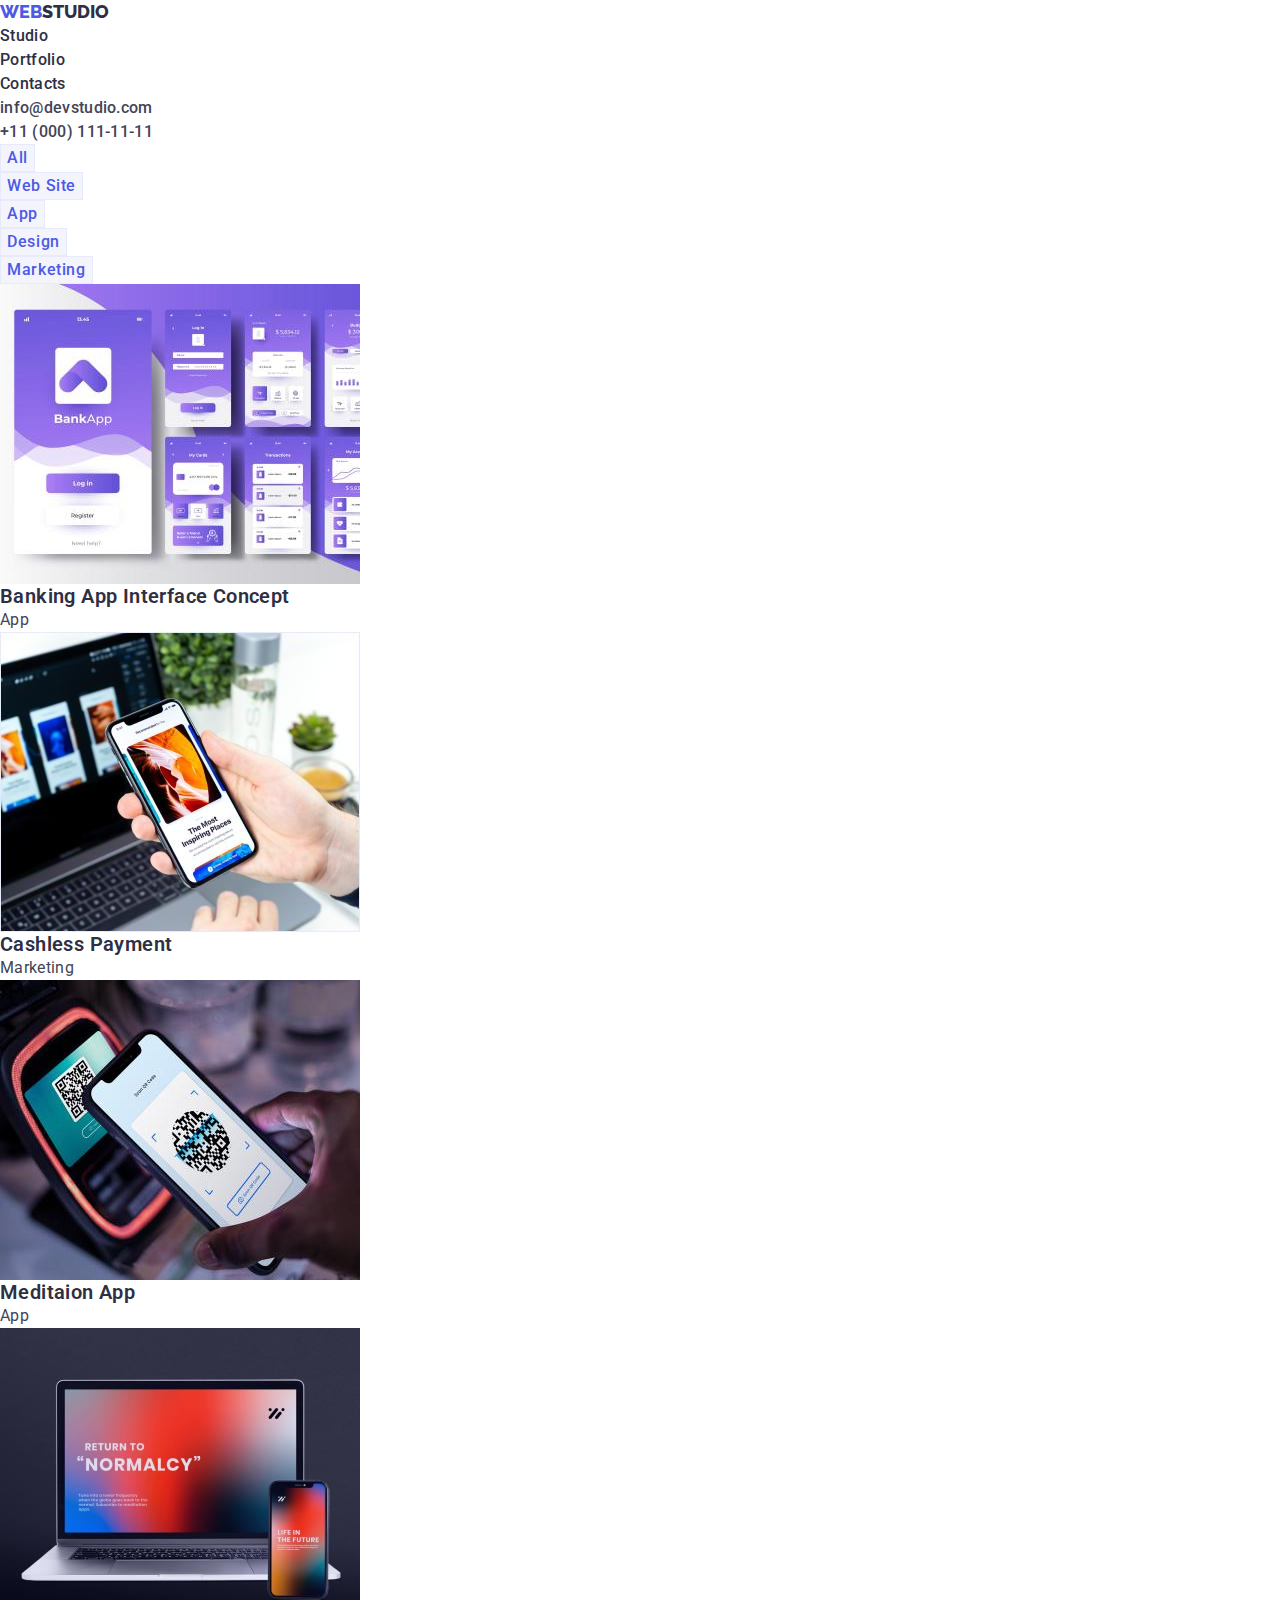
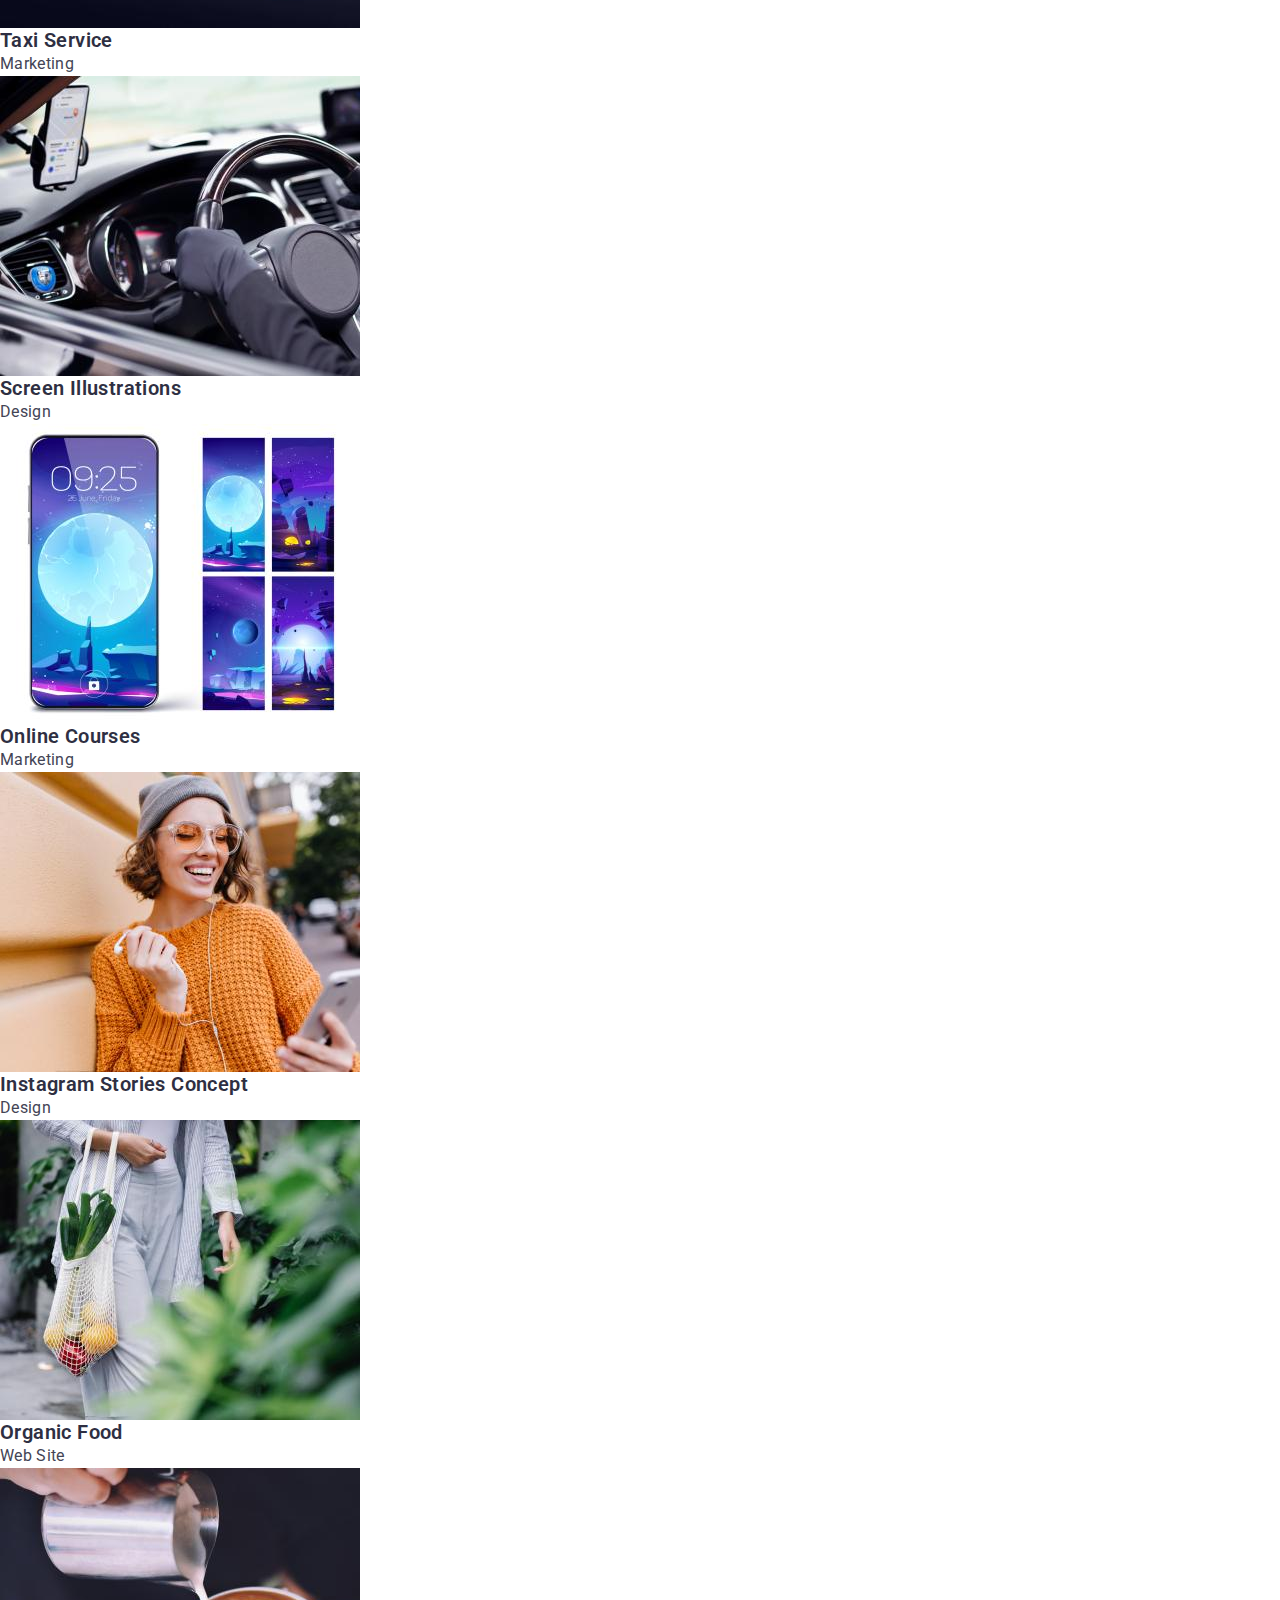
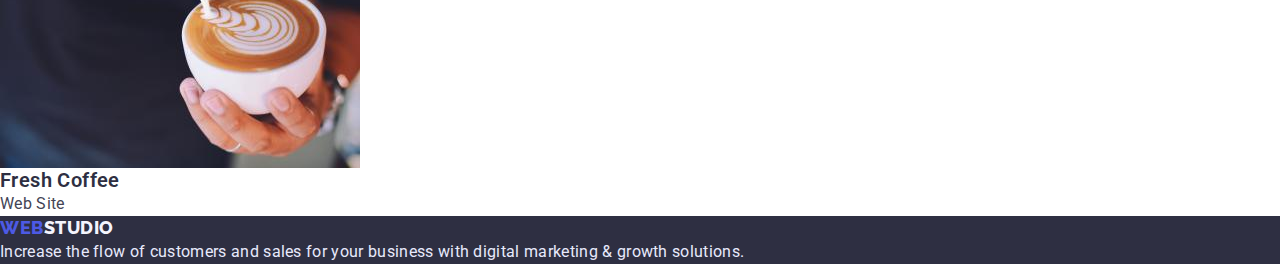
==== portfolio.html @ 3c1d19a1 "Modern-normalize, скидання стилів!" ====
<!DOCTYPE html>
<html lang="en">
<head>
    <meta charset="UTF-8">
    <meta http-equiv="X-UA-Compatible" content="IE=edge">
    <meta name="viewport" content="width=device-width, initial-scale=1.0">
    <link rel="preconnect" href="https://fonts.googleapis.com">
    <link rel="preconnect" href="https://fonts.gstatic.com" crossorigin>
    <link href="https://fonts.googleapis.com/css2?family=Raleway:wght@800&family=Roboto:wght@400;500;700;900&display=swap" rel="stylesheet">
    <link rel="stylesheet" href="https://cdn.jsdelivr.net/npm/modern-normalize@1.1.0/modern-normalize.min.css">
    <title>Portfolio</title>
    <link rel="stylesheet" href="./css/styles.css">
</head>
<body>
    <header>
        <nav>
        <!--Шапка сторінки-->
        <!-- Логотип -->
            <a class="logo-header" href="index.html"><span class="logo-header-accent">web</span>studio</a>
            <!--Навігація на інші сторінки-->
            <ul class="nav-menu">
                <li><a class="menu" href="index.html">Studio</a></li>
                <li><a class="menu" href="portfolio.html">Portfolio</a></li>
                <li><a class="menu" href="">Contacts</a></li>
            </ul>
        </nav>

        <!--Контакти-->
        <ul class="contacts">
            <li>
                <a class="contact" href="mailto:info@devstudio.com">info@devstudio.com</a>
            </li>
            <li>
                <a class="contact" href="tel:+110001111111">+11 (000) 111-11-11</a>
            </li>
        </ul>
        
    </header>
    <main class="main">
        <!--Портфоліо-->
       <section>
        <h1 class="hidden">portfolio</h1>
        <!--Навігаційні кнопки-->
        <ul class="button-body">
            <li><button class="button-filter">All</button></li>
            <li><button class="button-filter">Web Site</button></li>
            <li><button class="button-filter">App</button></li>
            <li><button class="button-filter">Design</button></li>
            <li><button class="button-filter">Marketing</button></li>
        </ul>
        <ul class="portfolio-box">
            <li class="portfolio-body">
                <a href=""><img src="images/img0.jpg" alt="project card" width="360">
                <h3 class="portfolio-title">Banking App Interface Concept</h3>
                <p class="portfolio-text">App</p></a> 
            </li>
            <li class="portfolio-body">
                <a href=""><img src="images/img(1).jpg" alt="project card" width="360">
                <h3 class="portfolio-title">Cashless Payment</h3>
                <p class="portfolio-text">Marketing</p></a> 
            </li>
            <li class="portfolio-body">
                <a href=""><img src="images/img(2).jpg" alt="project card" width="360">
                <h3 class="portfolio-title">Meditaion App</h3>
                <p class="portfolio-text">App</p></a>
            </li>
            <li class="portfolio-body">
                <a href=""><img src="images/img(3).jpg" alt="project card" width="360">
                <h3 class="portfolio-title">Taxi Service</h3>
                <p class="portfolio-text">Marketing</p></a>
            </li>
            <li class="portfolio-body">
                <a href=""><img src="images/img(4).jpg" alt="project card" width="360">
                <h3 class="portfolio-title">Screen Illustrations</h3>
                <p class="portfolio-text">Design</p></a>
            </li>
            <li class="portfolio-body">
                <a href=""><img src="images/img(5).jpg" alt="project card" width="360">
                <h3 class="portfolio-title">Online Courses</h3>
                <p class="portfolio-text">Marketing</p></a>
            </li>
            <li class="portfolio-body">
                <a href=""><img src="images/img(6).jpg" alt="project card" width="360">
                <h3 class="portfolio-title">Instagram Stories Concept</h3>
                <p class="portfolio-text">Design</p></a>
            </li>
            <li class="portfolio-body">
                <a href=""><img src="images/img(7).jpg" alt="project card" width="360">
                <h3 class="portfolio-title">Organic Food</h3>
                <p class="portfolio-text">Web Site</p></a>
            </li>
            <li class="portfolio-body">
                <a href=""><img src="images/img(8).jpg" alt="project card" width="360">
                <h3 class="portfolio-title">Fresh Coffee</h3>
                <p class="portfolio-text">Web Site</p></a>
            </li>
        </ul>
    </section>
    </main>
    <!--Підвал сторінки-->
    <footer class="footer">
        <a class="logo-footer" href="index.html"><span class="logo-footer-accent">web</span>studio</a>
        <p class="footer-text">
        Increase the flow of customers and sales
        for your business with digital marketing & growth solutions.
        </p>
    </footer>
</body>
</html>
---- css/styles.css ----
:root {
    --primary-brand-color: #4D5AE5;
    --dark-color: #2E2F42;
    --success-color: #31D0AA;
    --body-text-color: #434455;
    --subtle-text-color: #8E8F99;
    --accent-color: #E7E9FC;
    --light-color: #F4F4FD;
    --white-color: #FFFFFF;
    --blue-button: #404BBF;
}
h1,h2,h3,h4,p {
    margin-top: 0;
    margin-bottom: 0;
}

ul,li {
    margin-top: 0;
    margin-bottom: 0;
    padding-left: 0;

}img {
    display: block;
}

button {
    cursor: pointer;
}

body {
    font-family: 'Roboto', sans-serif;
    font-weight: 500;
    font-size: 14px;
    color: var(--body-text-color);
}

a {
    text-decoration: none;
}

ul {
    list-style: none;
}

/*  */
/* Стилі-Хедер! */
.header {
    background: var(--white-color);
}

/* Логотип */
.logo-header {
    font-family: 'Raleway', sans-serif;
    font-weight: 800;
    font-size: 18px;
    line-height: 1.33;
    text-transform: uppercase;
    color: var(--dark-color);
}

.logo-header-accent {
    color: var(--primary-brand-color);
}

/* Навігація на інші сторінки */
.menu {
    font-weight: 500;
    font-size: 16px;
    line-height: 1.5;
    letter-spacing: 0.02em;
    color: var(--dark-color);
}

.menu:hover,
.menu:focus {
    color: var(--primary-brand-color);
}

/* Лого футер */
.logo-footer {
    font-family: 'Raleway', sans-serif;
    font-weight: 800;
    font-size: 18px;
    line-height: 1.33;
    letter-spacing: 0.03em;
    text-transform: uppercase;
    color: var(--light-color);
}

/* Контакти */
.contact {
    font-size: 16px;
    line-height: 1.5;
    letter-spacing: 0.02em;
    color: var(--body-text-color)
}

.contact:hover,
.contact:focus {
    color: var(--primary-brand-color);
}

/* Секція-Герой */
.hero {
    background-color: var(--dark-color);
}

.hero-title {
    font-weight: 700;
    font-size: 56px;
    line-height: 1.07;
    text-align: center;
    letter-spacing: 0.02em;
    color: var(--white-color);
}

/* Кнопка */
.button {
font-family: inherit;
font-style: normal;
font-weight: 500;
font-size: 16px;
line-height: 1.19;
color: var(--white-color);
background: var(--primary-brand-color);
}

.button:hover,
.button:focus {
    background-color: var(--blue-button);
}

.container {
    width: 170px;
    height: 51px;
    left: 20px;
    top: 20px;
    background: var(--primary-brand-color);
}

/* Кнопки фільтрів */
.button-filter {
    font-family: inherit;
    font-weight: 500;
    font-size: 16px;
    line-height: 1.5;
    font-style: normal;
    letter-spacing: 0.04em;
    background: var(--light-color);
    border: 1px solid var(--accent-color);
    color: var(--primary-brand-color);
}

.button-filter:hover,
.button-filter:focus {
    background-color: var(--primary-brand-color);
    color: var(--white-color);
}

/* Прихований заголовок*/
.hidden {
    position: absolute;
    white-space: nowrap;
    width: 1px;
    height: 1px;
    overflow: hidden;
    border: 0;
    padding: 0;
    clip: rect(0 0 0 0);
    clip-path: inset(50%);
    margin: -1px;
}

.two-header {
font-weight: 700;
font-size: 36px;
line-height: 1.1;
text-transform: capitalize;
color: var(--dark-color);
}

/* Секція-переваги */
.section-advantage {
    background-color: var(--white-color);
}

.advantage-title {
font-weight: 700;
font-size: 20px;
line-height: 1.2;
color: var(--dark-color);
} 

.advantage-text {
    font-weight: 400;
    font-size: 16px;
    line-height: 1.5;
    color: var(--body-text-color);
}

<!--Приклади робіт-->
.work-examples {
    background-color: var(--white-color);
}

/* Команда */
.block-tea {
    background-color: var(--light-color);
}

.team > li {
    background: var(--white-color);
}

.name {
    font-weight: 600;
    font-size: 20px;
    line-height: 1.2;
    letter-spacing: 0.02em;
    color: var(--dark-color);
}

.profession {
font-weight: 400;
font-size: 16px;
line-height: 1.5;
letter-spacing: 0.02em;
color: var(--body-text-color);
}

/* Портфоліо! */
.portfolio-body {
    background-color: #FFFFFF;
}

.portfolio-title {
    font-weight: 600;
    font-size: 20px;
    line-height: 1.2;
    letter-spacing: 0.02em;
    color: var(--dark-color);
}

.portfolio-text {
    font-weight: 400;
    font-size: 16px;
    line-height: 1.5;
    letter-spacing: 0.02em;
    color: var(--body-text-color);
}

/* Стилі-Футер! */
.footer {
    background: var(--dark-color);
}

.footer-text {
    font-weight: 400;
    font-size: 16px;
    line-height: 1.5;
    letter-spacing: 0.02em;
    color: var(--accent-color);
}

.logo-footer-accent {
    color: var(--primary-brand-color);
}

/* .footer {

}    */
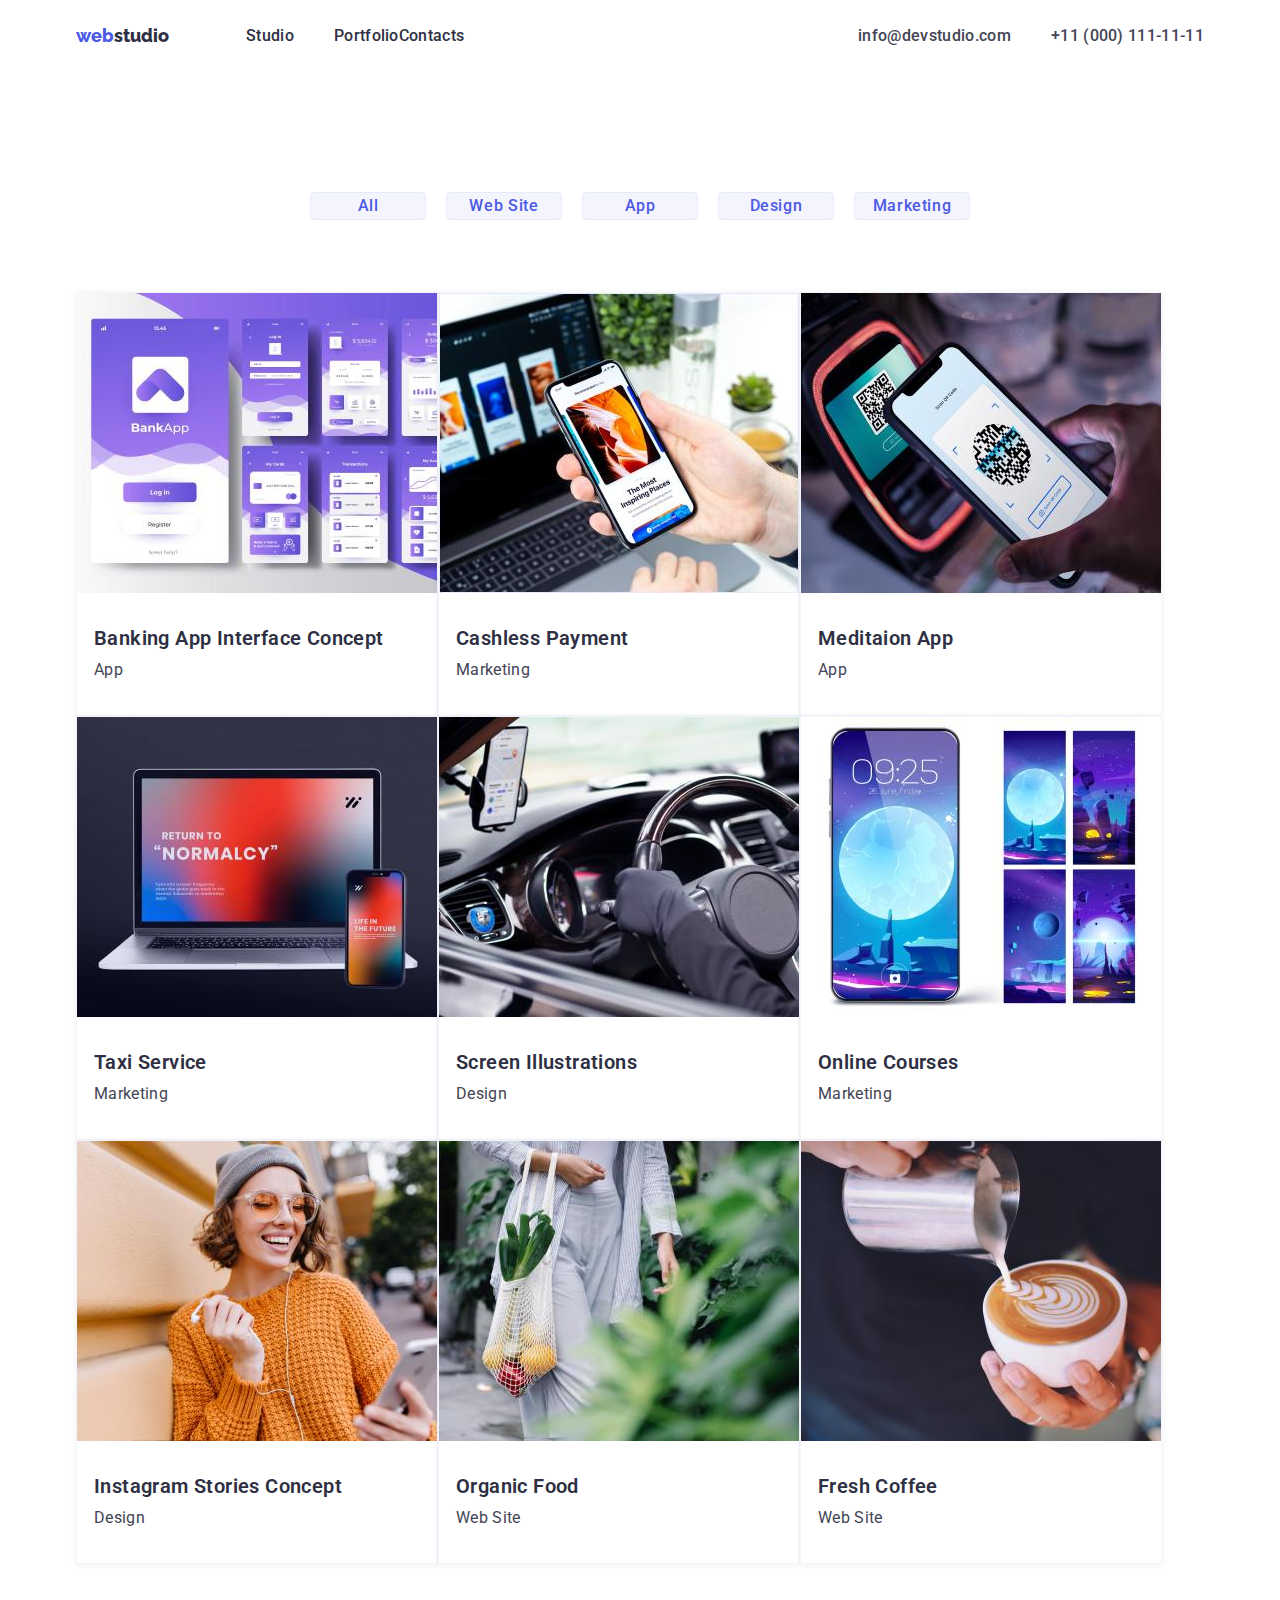
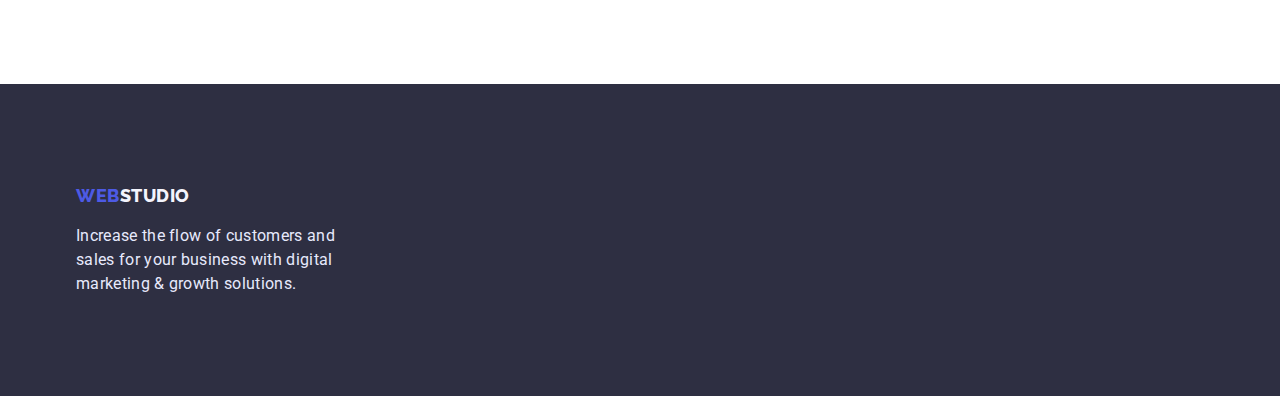
==== commit c3eec956: "ДЗ-3" ====
--- a/portfolio.html
+++ b/portfolio.html
@@ -12,98 +12,177 @@
     <link rel="stylesheet" href="./css/styles.css">
 </head>
 <body>
-    <header>
-        <nav>
-        <!--Шапка сторінки-->
-        <!-- Логотип -->
-            <a class="logo-header" href="index.html"><span class="logo-header-accent">web</span>studio</a>
-            <!--Навігація на інші сторінки-->
-            <ul class="nav-menu">
-                <li><a class="menu" href="index.html">Studio</a></li>
-                <li><a class="menu" href="portfolio.html">Portfolio</a></li>
-                <li><a class="menu" href="">Contacts</a></li>
-            </ul>
-        </nav>
+    <header class="pege-header">
+                            <!--Шапка сторінки-->
+        <div class="pege-header-box container">
 
-        <!--Контакти-->
-        <ul class="contacts">
-            <li>
-                <a class="contact" href="mailto:info@devstudio.com">info@devstudio.com</a>
-            </li>
-            <li>
-                <a class="contact" href="tel:+110001111111">+11 (000) 111-11-11</a>
-            </li>
-        </ul>
+            <nav class="logo">
+                <!-- Логотип -->
+                    <a class="logo-header" href="index.html"><span class="logo-header-accent">web</span>studio</a>
+                    <!--Навігація на інші сторінки-->
+                    <ul class="nav-menu">
+                        <li class="menu-list">
+                            <a class="menu-item" href="index.html">Studio</a>
+                        </li>
+                        <li class="contact-list">
+                            <a class="menu-item" href="portfolio.html">Portfolio</a>
+                        </li>
+                        <li class="contact-item">
+                            <a class="menu-item" href="">Contacts</a>
+                        </li>
+                    </ul>
+                </nav>
+        
+                <!--Контакти-->
+                <ul class="contacts">
+                    <li class="contact-list">
+                        <a class="contact" href="mailto:info@devstudio.com">info@devstudio.com</a>
+                    </li>
+                    <li class="contact-list">
+                        <a class="contact" href="tel:+110001111111">+11 (000) 111-11-11</a>
+                    </li>
+                </ul>
+        </div>
+    
         
     </header>
     <main class="main">
         <!--Портфоліо-->
-       <section>
-        <h1 class="hidden">portfolio</h1>
+    <section class="portfolio section">
+
+        <div class="portfolio-box container">
+
+            <h1 class="hidden-title">portfolio</h1>
+
         <!--Навігаційні кнопки-->
         <ul class="button-body">
-            <li><button class="button-filter">All</button></li>
-            <li><button class="button-filter">Web Site</button></li>
-            <li><button class="button-filter">App</button></li>
-            <li><button class="button-filter">Design</button></li>
-            <li><button class="button-filter">Marketing</button></li>
+            <li>
+                <button class="button-filter">All</button>
+            </li>
+            <li>
+                <button class="button-filter">Web Site</button>
+            </li>
+            <li>
+                <button class="button-filter">App</button>
+            </li>
+            <li>
+                <button class="button-filter">Design</button>
+            </li>
+            <li>
+                <button class="button-filter">Marketing</button>
+            </li>
         </ul>
-        <ul class="portfolio-box">
+        <ul class="portfolio-container">
+
             <li class="portfolio-body">
-                <a href=""><img src="images/img0.jpg" alt="project card" width="360">
-                <h3 class="portfolio-title">Banking App Interface Concept</h3>
-                <p class="portfolio-text">App</p></a> 
+
+                <a href=""><img src="images/img0.jpg" alt="project card" width="360" hidden="420">
+
+                <div class="portfolio-card">
+                    <h3 class="portfolio-title">Banking App Interface Concept</h3>
+                    <p class="portfolio-text">App</p></a>
+                </div>
+                
             </li>
             <li class="portfolio-body">
-                <a href=""><img src="images/img(1).jpg" alt="project card" width="360">
-                <h3 class="portfolio-title">Cashless Payment</h3>
-                <p class="portfolio-text">Marketing</p></a> 
+
+                <a href=""><img src="images/img(1).jpg" alt="project card" width="360" hidden="420">
+
+                 <div class="portfolio-card">
+                    <h3 class="portfolio-title">Cashless Payment</h3>
+                    <p class="portfolio-text">Marketing</p></a>
+                 </div>   
+                
+
             </li>
             <li class="portfolio-body">
-                <a href=""><img src="images/img(2).jpg" alt="project card" width="360">
-                <h3 class="portfolio-title">Meditaion App</h3>
-                <p class="portfolio-text">App</p></a>
+                <a href=""><img src="images/img(2).jpg" alt="project card" width="360" hidden="420">
+
+                <div class="portfolio-card">
+                    <h3 class="portfolio-title">Meditaion App</h3>
+                    <p class="portfolio-text">App</p></a>
+                </div>
+                
             </li>
             <li class="portfolio-body">
-                <a href=""><img src="images/img(3).jpg" alt="project card" width="360">
-                <h3 class="portfolio-title">Taxi Service</h3>
-                <p class="portfolio-text">Marketing</p></a>
+
+                <a href=""><img src="images/img(3).jpg" alt="project card" width="360" hidden="420">
+
+                <div class="portfolio-card">
+                    <h3 class="portfolio-title">Taxi Service</h3>
+                    <p class="portfolio-text">Marketing</p></a>
+                </div>
+                
             </li>
             <li class="portfolio-body">
-                <a href=""><img src="images/img(4).jpg" alt="project card" width="360">
-                <h3 class="portfolio-title">Screen Illustrations</h3>
-                <p class="portfolio-text">Design</p></a>
+
+                <a href=""><img src="images/img(4).jpg" alt="project card" width="360" hidden="420">
+
+                <div class="portfolio-card">
+                    <h3 class="portfolio-title">Screen Illustrations</h3>
+                    <p class="portfolio-text">Design</p></a>
+                </div>
+                
             </li>
             <li class="portfolio-body">
-                <a href=""><img src="images/img(5).jpg" alt="project card" width="360">
-                <h3 class="portfolio-title">Online Courses</h3>
-                <p class="portfolio-text">Marketing</p></a>
+
+                <a href=""><img src="images/img(5).jpg" alt="project card" width="360" hidden="420">
+
+                <div class="portfolio-card">
+                    <h3 class="portfolio-title">Online Courses</h3>
+                    <p class="portfolio-text">Marketing</p></a>
+                </div>
+                
             </li>
             <li class="portfolio-body">
-                <a href=""><img src="images/img(6).jpg" alt="project card" width="360">
-                <h3 class="portfolio-title">Instagram Stories Concept</h3>
-                <p class="portfolio-text">Design</p></a>
+
+                <a href=""><img src="images/img(6).jpg" alt="project card" width="360" hidden="420">
+
+                <div class="portfolio-card">
+                    <h3 class="portfolio-title">Instagram Stories Concept</h3>
+                    <p class="portfolio-text">Design</p></a>
+                </div>
+                
+
             </li>
             <li class="portfolio-body">
-                <a href=""><img src="images/img(7).jpg" alt="project card" width="360">
-                <h3 class="portfolio-title">Organic Food</h3>
-                <p class="portfolio-text">Web Site</p></a>
+
+                <a href=""><img src="images/img(7).jpg" alt="project card" width="360" hidden="420">
+
+                <div class="portfolio-card">
+                    <h3 class="portfolio-title">Organic Food</h3>
+                    <p class="portfolio-text">Web Site</p></a>
+                </div>
+                
             </li>
             <li class="portfolio-body">
-                <a href=""><img src="images/img(8).jpg" alt="project card" width="360">
-                <h3 class="portfolio-title">Fresh Coffee</h3>
-                <p class="portfolio-text">Web Site</p></a>
+
+                <a href=""><img src="images/img(8).jpg" alt="project card" width="360" hidden="420">
+
+                <div class="portfolio-card">
+                    <h3 class="portfolio-title">Fresh Coffee</h3>
+                    <p class="portfolio-text">Web Site</p></a>
+                </div>
+            
             </li>
         </ul>
+        </div>
+        
     </section>
     </main>
     <!--Підвал сторінки-->
     <footer class="footer">
-        <a class="logo-footer" href="index.html"><span class="logo-footer-accent">web</span>studio</a>
-        <p class="footer-text">
-        Increase the flow of customers and sales
-        for your business with digital marketing & growth solutions.
-        </p>
+
+        <div class="container pege-footer-container">
+
+            <a class="logo-footer" href="index.html"><span class="logo-footer-accent">web</span>studio</a>
+            <p class="footer-text">
+            Increase the flow of customers and sales
+            for your business with digital marketing & growth solutions.
+            </p>
+
+        </div>
+        
     </footer>
 </body>
 </html>--- a/css/styles.css
+++ b/css/styles.css
@@ -42,57 +42,92 @@
     list-style: none;
 }
 
+
 /*  */
-/* Стилі-Хедер! */
-.header {
+/* Стилі-Хедер! */ 
+
+.container {
+    width: 1158px;
+    margin-left: auto;
+    margin-right: auto;
+    padding-left: 15px;
+    padding-right: 15px;
+}
+
+.section {
+    padding-top: 120px;
+    padding-bottom: 120px;
+}
+
+.pege-header {
+    height: 72px;
     background: var(--white-color);
+    box-shadow: 0px 2px 1px rgba(46, 47, 66, 0.08), 0px 1px 1px rgba(46, 47, 66, 0.16), 0px 1px 6px rgba(46, 47, 66, 0.08);
+}
+
+.pege-header-box {
+    padding-top: 24px;
+    padding-bottom: 24px;
+    display: flex;
+    align-items: center;
+}
+
+.logo {
+    display: flex;
+    align-items: center;
 }
 
 /* Логотип */
+
 .logo-header {
     font-family: 'Raleway', sans-serif;
     font-weight: 800;
     font-size: 18px;
     line-height: 1.33;
-    text-transform: uppercase;
     color: var(--dark-color);
-}
-
+    margin-right: 77px;
+}
 .logo-header-accent {
     color: var(--primary-brand-color);
 }
-
 /* Навігація на інші сторінки */
-.menu {
+.nav-menu {
+    display: flex;
+    align-items: center;
+}
+
+.menu-list:not(:last-child) {
+    margin-right: 40px;
+}
+
+.menu-item {
     font-weight: 500;
     font-size: 16px;
     line-height: 1.5;
     letter-spacing: 0.02em;
     color: var(--dark-color);
 }
-
-.menu:hover,
-.menu:focus {
+.menu-item:hover,
+.menu-item:focus {
     color: var(--primary-brand-color);
 }
 
-/* Лого футер */
-.logo-footer {
-    font-family: 'Raleway', sans-serif;
-    font-weight: 800;
-    font-size: 18px;
-    line-height: 1.33;
-    letter-spacing: 0.03em;
-    text-transform: uppercase;
-    color: var(--light-color);
-}
-
 /* Контакти */
+
+.contacts {
+    margin-left: auto;
+    display: flex;
+}    
+
+.contact-list:first-child {
+    margin-right: 40px;
+}
+
 .contact {
     font-size: 16px;
     line-height: 1.5;
     letter-spacing: 0.02em;
-    color: var(--body-text-color)
+    color: var(--body-text-color);
 }
 
 .contact:hover,
@@ -101,28 +136,42 @@
 }
 
 /* Секція-Герой */
-.hero {
+.hero-style  {
     background-color: var(--dark-color);
 }
 
+.hero-box {
+    width: 492px;
+    width: 603px;
+    text-align: center;
+
+}
+
 .hero-title {
+    margin-bottom: 48px;
+
     font-weight: 700;
     font-size: 56px;
     line-height: 1.07;
-    text-align: center;
     letter-spacing: 0.02em;
     color: var(--white-color);
 }
 
 /* Кнопка */
 .button {
-font-family: inherit;
-font-style: normal;
-font-weight: 500;
-font-size: 16px;
-line-height: 1.19;
-color: var(--white-color);
-background: var(--primary-brand-color);
+    margin-left: auto;
+    
+    padding: 16px 32px;
+    border-radius: 4px;   
+
+    font-family: inherit;
+    font-style: normal;
+    font-weight: 500;
+    font-size: 16px;
+    line-height: 1.19;
+
+    color: var(--white-color);
+    background: var(--primary-brand-color);
 }
 
 .button:hover,
@@ -130,35 +179,9 @@
     background-color: var(--blue-button);
 }
 
-.container {
-    width: 170px;
-    height: 51px;
-    left: 20px;
-    top: 20px;
-    background: var(--primary-brand-color);
-}
-
-/* Кнопки фільтрів */
-.button-filter {
-    font-family: inherit;
-    font-weight: 500;
-    font-size: 16px;
-    line-height: 1.5;
-    font-style: normal;
-    letter-spacing: 0.04em;
-    background: var(--light-color);
-    border: 1px solid var(--accent-color);
-    color: var(--primary-brand-color);
-}
-
-.button-filter:hover,
-.button-filter:focus {
-    background-color: var(--primary-brand-color);
-    color: var(--white-color);
-}
-
 /* Прихований заголовок*/
-.hidden {
+
+.hidden-title {
     position: absolute;
     white-space: nowrap;
     width: 1px;
@@ -180,36 +203,91 @@
 }
 
 /* Секція-переваги */
+
 .section-advantage {
     background-color: var(--white-color);
 }
 
+.advantage-box {
+    display: flex;
+    align-items: center;
+}
+    
+.advantage {
+    display: flex;
+    flex-wrap: wrap;
+}
+
 .advantage-title {
-font-weight: 700;
-font-size: 20px;
-line-height: 1.2;
-color: var(--dark-color);
+
+    font-weight: 700;
+    font-size: 20px;
+    line-height: 1.2;
+    color: var(--dark-color);
 } 
 
+.list-advantage {
+    width: 264px;
+}
+
+.list-advantage:not(:last-child) {
+    margin-right: 24px;
+}
+
 .advantage-text {
+    margin-top: 8px;
+
     font-weight: 400;
     font-size: 16px;
     line-height: 1.5;
     color: var(--body-text-color);
 }
 
-<!--Приклади робіт-->
+/* <!--Приклади робіт--> */
+
 .work-examples {
     background-color: var(--white-color);
 }
 
+.work-box {
+    display: flex;
+    flex-direction: column;
+    align-items: center;
+    
+}
+
+.work-examples-list {
+    display: flex;
+    margin-top: 72px;
+
+}
+
+.work-linc:not(:last-child) {
+    margin-right: 24px;
+}
+
 /* Команда */
-.block-tea {
+.block-team {
     background-color: var(--light-color);
+}
+
+.team-box {
+    display: flex;
+    flex-direction: column;
+    align-items: center; 
+}
+
+.team-title {
+    display: flex;
+    margin-top: 72px;
 }
 
 .team > li {
     background: var(--white-color);
+}
+
+.team-list:not(:last-child) {
+    margin-right: 24px;
 }
 
 .name {
@@ -229,8 +307,39 @@
 }
 
 /* Портфоліо! */
+
+.portfolio {
+    background-color: var(--white-color);
+}
+
+.portfolio-box {
+    display: flex;
+    flex-wrap: wrap;
+    justify-content: space-around;
+}
+
+.portfolio-container {
+    display: flex;
+    flex-wrap: wrap;
+    
+}
+
 .portfolio-body {
-    background-color: #FFFFFF;
+    width: calc((100%-60px) / 3);
+    border: 0.5px solid #F4F4FD;
+    box-shadow: 0px 1px 6px rgba(46, 47, 66, 0.08);
+
+    background-color: var(--white-color);
+}
+
+.portfolio-body:nth-child(3n) {
+    margin-right: 0;
+}
+
+.portfolio-card {
+    padding-top: 32px;
+    padding-left: 16px;
+    border: 0.5px solid var(--white-color);
 }
 
 .portfolio-title {
@@ -242,6 +351,9 @@
 }
 
 .portfolio-text {
+    margin-top: 8px;
+    margin-bottom: 32px;
+
     font-weight: 400;
     font-size: 16px;
     line-height: 1.5;
@@ -249,12 +361,68 @@
     color: var(--body-text-color);
 }
 
+/* Кнопки фільтрів портфоліо */
+
+.button-body {
+    display: flex;
+    margin-bottom: 72px;
+}
+
+.button-body > li:not(:last-child) {
+    margin-right: 20px;
+}
+
+.button-filter {
+    min-width: 116px;
+    padding: 8px 16;
+    border-radius: 4px;
+    border: 1px solid var(--accent-color);
+
+    font-family: inherit;
+    font-weight: 500;
+    font-size: 16px;
+    line-height: 1.5;
+    font-style: normal;
+    letter-spacing: 0.04em;
+
+    background: var(--light-color);
+    color: var(--primary-brand-color);
+}
+
+.button-filter:hover,
+.button-filter:focus {
+    background-color: var(--primary-brand-color);
+    color: var(--white-color);
+}
+
 /* Стилі-Футер! */
+.pege-footer-container {
+    display: flex;
+    flex-direction: column;
+
+}
+
 .footer {
     background: var(--dark-color);
 }
+/* Лого футер */
+.logo-footer {
+    margin-top: 100px;
+    margin-bottom: 16px;
+
+    font-family: 'Raleway', sans-serif;
+    font-weight: 800;
+    font-size: 18px;
+    line-height: 1.33;
+    letter-spacing: 0.03em;
+    text-transform: uppercase;
+    color: var(--light-color);
+}
 
 .footer-text {
+    max-width: 264px;
+    margin-bottom: 100px;
+
     font-weight: 400;
     font-size: 16px;
     line-height: 1.5;
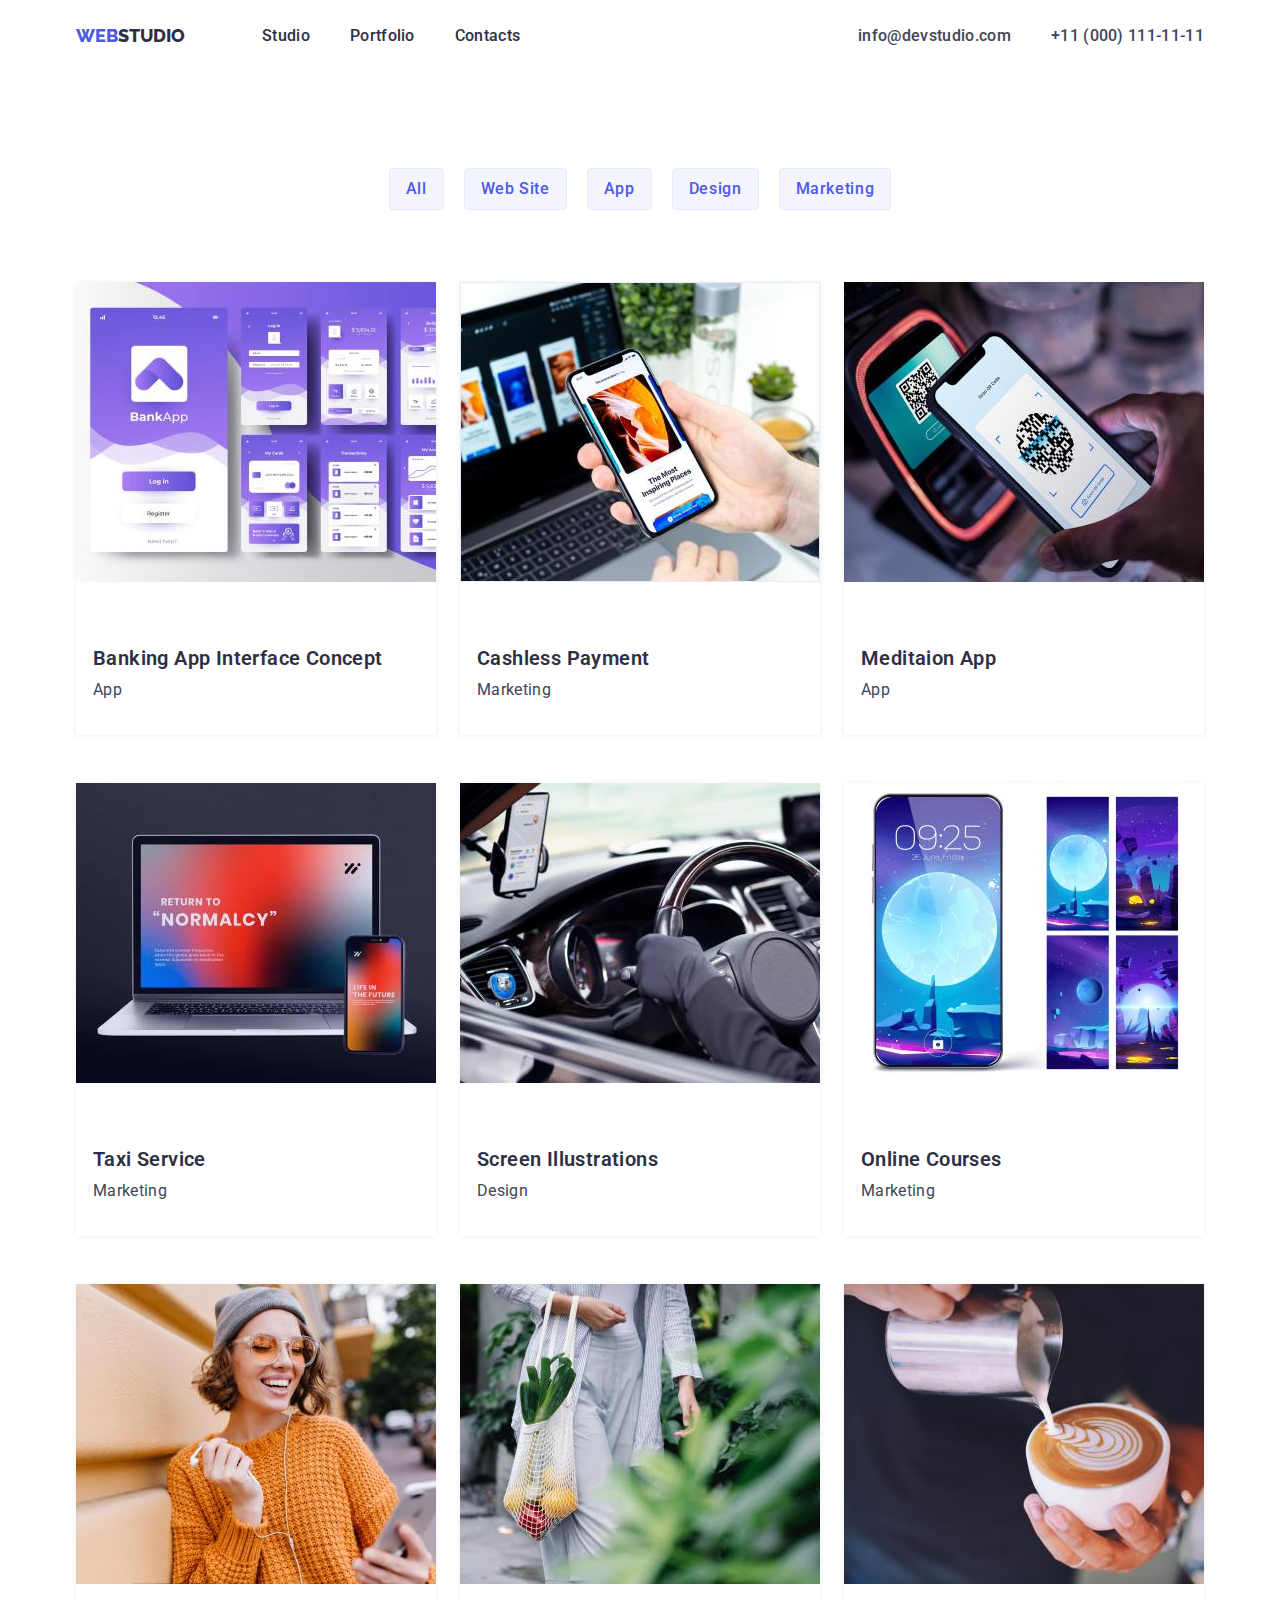
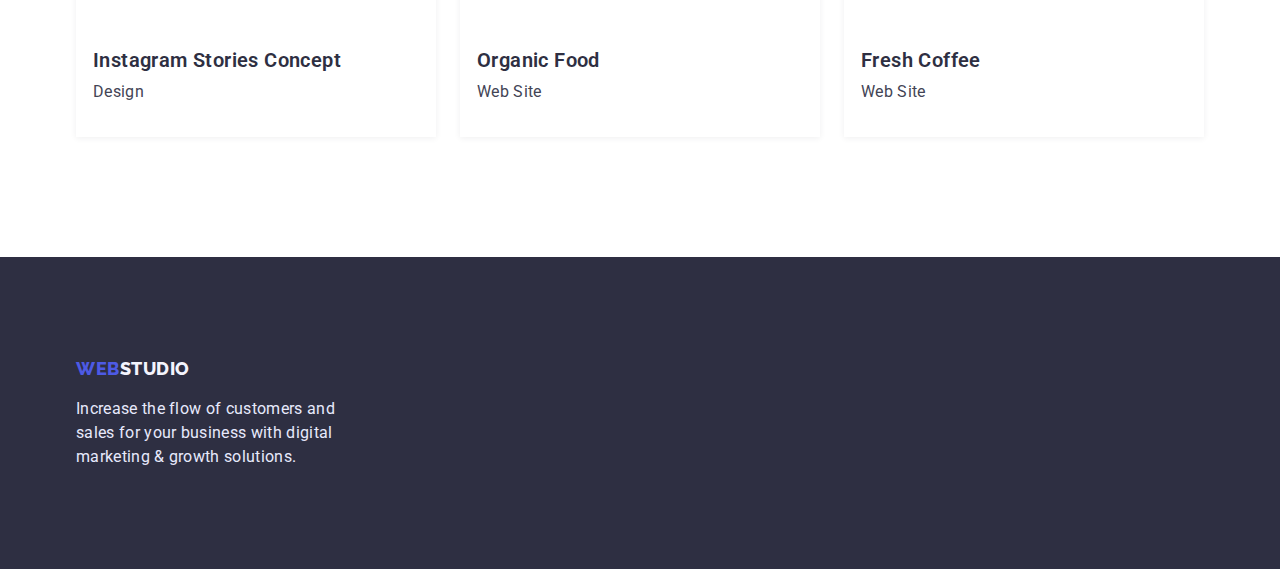
==== commit d2512f44: "ДЗ-3 доповнення!" ====
--- a/portfolio.html
+++ b/portfolio.html
@@ -24,10 +24,10 @@
                         <li class="menu-list">
                             <a class="menu-item" href="index.html">Studio</a>
                         </li>
-                        <li class="contact-list">
+                        <li class="menu-list">
                             <a class="menu-item" href="portfolio.html">Portfolio</a>
                         </li>
-                        <li class="contact-item">
+                        <li class="menu-list">
                             <a class="menu-item" href="">Contacts</a>
                         </li>
                     </ul>
@@ -76,93 +76,92 @@
 
             <li class="portfolio-body">
 
-                <a href=""><img src="images/img0.jpg" alt="project card" width="360" hidden="420">
+                <a href=""><img src="images/img0.jpg" alt="project card" width="360">
 
                 <div class="portfolio-card">
                     <h3 class="portfolio-title">Banking App Interface Concept</h3>
-                    <p class="portfolio-text">App</p></a>
-                </div>
+                    <p class="portfolio-text">App</p>
+                </div></a>
                 
             </li>
             <li class="portfolio-body">
 
-                <a href=""><img src="images/img(1).jpg" alt="project card" width="360" hidden="420">
+                <a href=""><img src="images/img(1).jpg" alt="project card" width="360">
 
-                 <div class="portfolio-card">
+                <div class="portfolio-card">
                     <h3 class="portfolio-title">Cashless Payment</h3>
-                    <p class="portfolio-text">Marketing</p></a>
-                 </div>   
+                    <p class="portfolio-text">Marketing</p>
+                </div></a>   
                 
 
             </li>
             <li class="portfolio-body">
-                <a href=""><img src="images/img(2).jpg" alt="project card" width="360" hidden="420">
+                <a href=""><img src="images/img(2).jpg" alt="project card" width="360">
 
                 <div class="portfolio-card">
                     <h3 class="portfolio-title">Meditaion App</h3>
-                    <p class="portfolio-text">App</p></a>
-                </div>
+                    <p class="portfolio-text">App</p>
+                </div></a>
                 
             </li>
             <li class="portfolio-body">
 
-                <a href=""><img src="images/img(3).jpg" alt="project card" width="360" hidden="420">
+                <a href=""><img src="images/img(3).jpg" alt="project card" width="360">
 
                 <div class="portfolio-card">
                     <h3 class="portfolio-title">Taxi Service</h3>
-                    <p class="portfolio-text">Marketing</p></a>
-                </div>
+                    <p class="portfolio-text">Marketing</p>
+                </div></a>
                 
             </li>
             <li class="portfolio-body">
 
-                <a href=""><img src="images/img(4).jpg" alt="project card" width="360" hidden="420">
+                <a href=""><img src="images/img(4).jpg" alt="project card" width="360">
 
                 <div class="portfolio-card">
                     <h3 class="portfolio-title">Screen Illustrations</h3>
-                    <p class="portfolio-text">Design</p></a>
-                </div>
+                    <p class="portfolio-text">Design</p>
+                </div></a>
                 
             </li>
             <li class="portfolio-body">
 
-                <a href=""><img src="images/img(5).jpg" alt="project card" width="360" hidden="420">
+                <a href=""><img src="images/img(5).jpg" alt="project card" width="360">
 
                 <div class="portfolio-card">
                     <h3 class="portfolio-title">Online Courses</h3>
-                    <p class="portfolio-text">Marketing</p></a>
-                </div>
+                    <p class="portfolio-text">Marketing</p>
+                </div></a>
                 
             </li>
             <li class="portfolio-body">
 
-                <a href=""><img src="images/img(6).jpg" alt="project card" width="360" hidden="420">
+                <a href=""><img src="images/img(6).jpg" alt="project card" width="360">
 
                 <div class="portfolio-card">
                     <h3 class="portfolio-title">Instagram Stories Concept</h3>
-                    <p class="portfolio-text">Design</p></a>
-                </div>
-                
-
-            </li>
-            <li class="portfolio-body">
-
-                <a href=""><img src="images/img(7).jpg" alt="project card" width="360" hidden="420">
-
-                <div class="portfolio-card">
-                    <h3 class="portfolio-title">Organic Food</h3>
-                    <p class="portfolio-text">Web Site</p></a>
-                </div>
+                    <p class="portfolio-text">Design</p>
+                </div></a>
                 
             </li>
             <li class="portfolio-body">
 
-                <a href=""><img src="images/img(8).jpg" alt="project card" width="360" hidden="420">
+                <a href=""><img src="images/img(7).jpg" alt="project card" width="360">
+
+                <div class="portfolio-card">
+                    <h3 class="portfolio-title">Organic Food</h3>
+                    <p class="portfolio-text">Web Site</p>
+                </div></a>
+                
+            </li>
+            <li class="portfolio-body">
+
+                <a href=""><img src="images/img(8).jpg" alt="project card" width="360">
 
                 <div class="portfolio-card">
                     <h3 class="portfolio-title">Fresh Coffee</h3>
-                    <p class="portfolio-text">Web Site</p></a>
-                </div>
+                    <p class="portfolio-text">Web Site</p>
+                </div></a>
             
             </li>
         </ul>
--- a/css/styles.css
+++ b/css/styles.css
@@ -60,24 +60,24 @@
 }
 
 .pege-header {
-    height: 72px;
+    padding-top: 24px;
+    padding-bottom: 24px;
     background: var(--white-color);
     box-shadow: 0px 2px 1px rgba(46, 47, 66, 0.08), 0px 1px 1px rgba(46, 47, 66, 0.16), 0px 1px 6px rgba(46, 47, 66, 0.08);
 }
 
 .pege-header-box {
-    padding-top: 24px;
-    padding-bottom: 24px;
-    display: flex;
-    align-items: center;
-}
+    display: flex;
+    align-items: center;
+    
+}
+
+/* Логотип */
 
 .logo {
     display: flex;
     align-items: center;
 }
-
-/* Логотип */
 
 .logo-header {
     font-family: 'Raleway', sans-serif;
@@ -86,6 +86,8 @@
     line-height: 1.33;
     color: var(--dark-color);
     margin-right: 77px;
+
+    text-transform: uppercase;
 }
 .logo-header-accent {
     color: var(--primary-brand-color);
@@ -138,17 +140,23 @@
 /* Секція-Герой */
 .hero-style  {
     background-color: var(--dark-color);
+    padding-top: 192px;
+    padding-bottom: 192px;
 }
 
 .hero-box {
+    display: flex;
+    flex-direction: column;
+    align-items: center;
     width: 492px;
     width: 603px;
-    text-align: center;
+    
 
 }
 
 .hero-title {
     margin-bottom: 48px;
+    text-align: center;
 
     font-weight: 700;
     font-size: 56px;
@@ -159,8 +167,6 @@
 
 /* Кнопка */
 .button {
-    margin-left: auto;
-    
     padding: 16px 32px;
     border-radius: 4px;   
 
@@ -206,6 +212,7 @@
 
 .section-advantage {
     background-color: var(--white-color);
+    padding-bottom: 0;
 }
 
 .advantage-box {
@@ -282,12 +289,33 @@
     margin-top: 72px;
 }
 
-.team > li {
+.team-title > li {
     background: var(--white-color);
+}
+
+.team-list:nth-child(4n) {
+    margin-right: 0;
+}
+
+.team-list {
+    
+    flex-basis: calc((100% - 96px) / 4);
+    column-gap: 24px;
+    box-shadow: 0px 1px 6px rgba(46, 47, 66, 0.08), 0px 1px 1px rgba(46, 47, 66, 0.16), 0px 2px 1px rgba(46, 47, 66, 0.08);
+    border-radius: 0px 0px 4px 4px;
 }
 
 .team-list:not(:last-child) {
     margin-right: 24px;
+}
+
+.team-card {
+    text-align: center;
+
+    padding-top: 32px;
+    padding-right: 16px;
+    padding-bottom: 32px;
+    padding-left: 16px;
 }
 
 .name {
@@ -310,6 +338,7 @@
 
 .portfolio {
     background-color: var(--white-color);
+    padding-top: 96px;
 }
 
 .portfolio-box {
@@ -321,12 +350,13 @@
 .portfolio-container {
     display: flex;
     flex-wrap: wrap;
+    column-gap: 24px;
+    row-gap: 48px;
     
 }
 
 .portfolio-body {
-    width: calc((100%-60px) / 3);
-    border: 0.5px solid #F4F4FD;
+    flex-basis: calc((100% - 60px) / 3);
     box-shadow: 0px 1px 6px rgba(46, 47, 66, 0.08);
 
     background-color: var(--white-color);
@@ -337,12 +367,20 @@
 }
 
 .portfolio-card {
+    
     padding-top: 32px;
     padding-left: 16px;
-    border: 0.5px solid var(--white-color);
+
+    border-right: 0.5px solid var(--white-color);
+    border-bottom: 0.5px solid var(--white-color);
+    border-left: 0.5px solid var(--white-color);
+    
 }
 
 .portfolio-title {
+    margin-top: 32px;
+    justify-content: center;
+    align-items: flex-start;
     font-weight: 600;
     font-size: 20px;
     line-height: 1.2;
@@ -373,8 +411,8 @@
 }
 
 .button-filter {
-    min-width: 116px;
-    padding: 8px 16;
+    
+    padding: 8px 16px;
     border-radius: 4px;
     border: 1px solid var(--accent-color);
 
@@ -407,7 +445,7 @@
 }
 /* Лого футер */
 .logo-footer {
-    margin-top: 100px;
+    padding-top: 100px;
     margin-bottom: 16px;
 
     font-family: 'Raleway', sans-serif;
@@ -421,7 +459,7 @@
 
 .footer-text {
     max-width: 264px;
-    margin-bottom: 100px;
+    padding-bottom: 100px;
 
     font-weight: 400;
     font-size: 16px;
